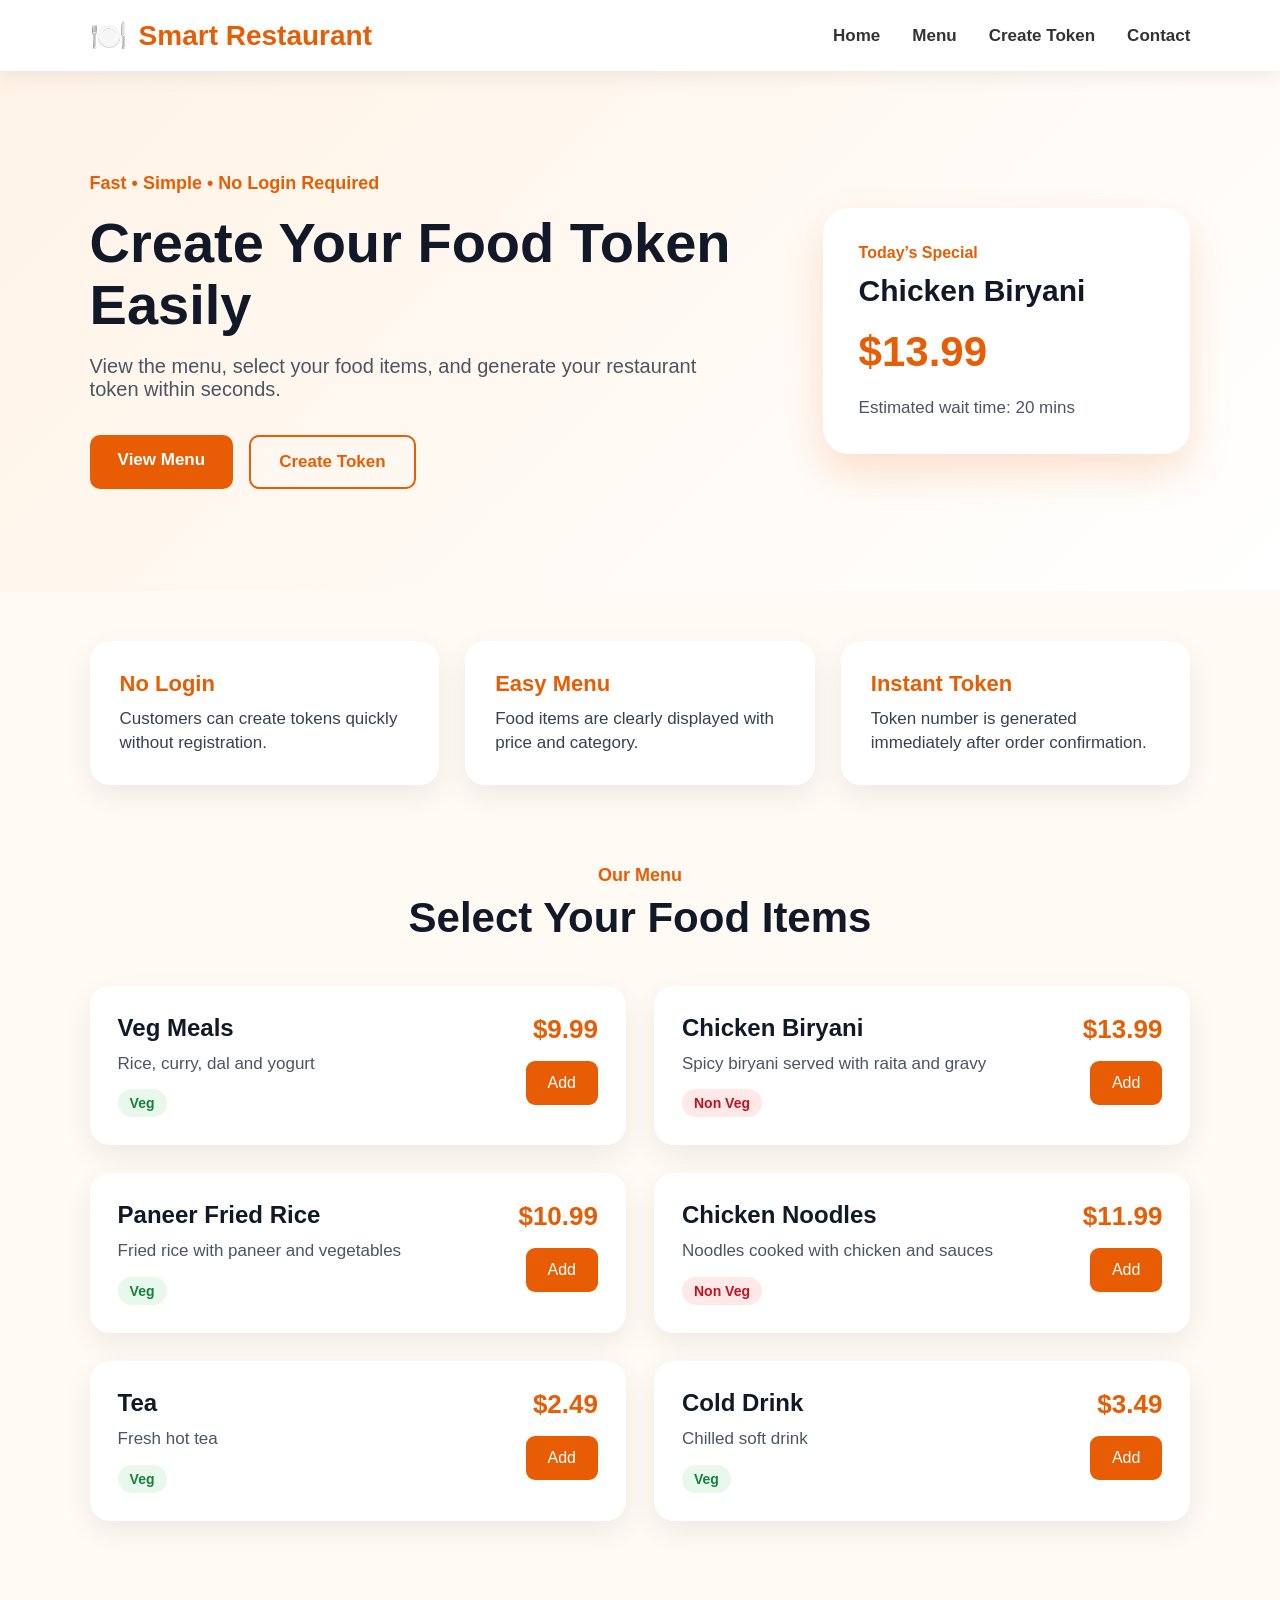
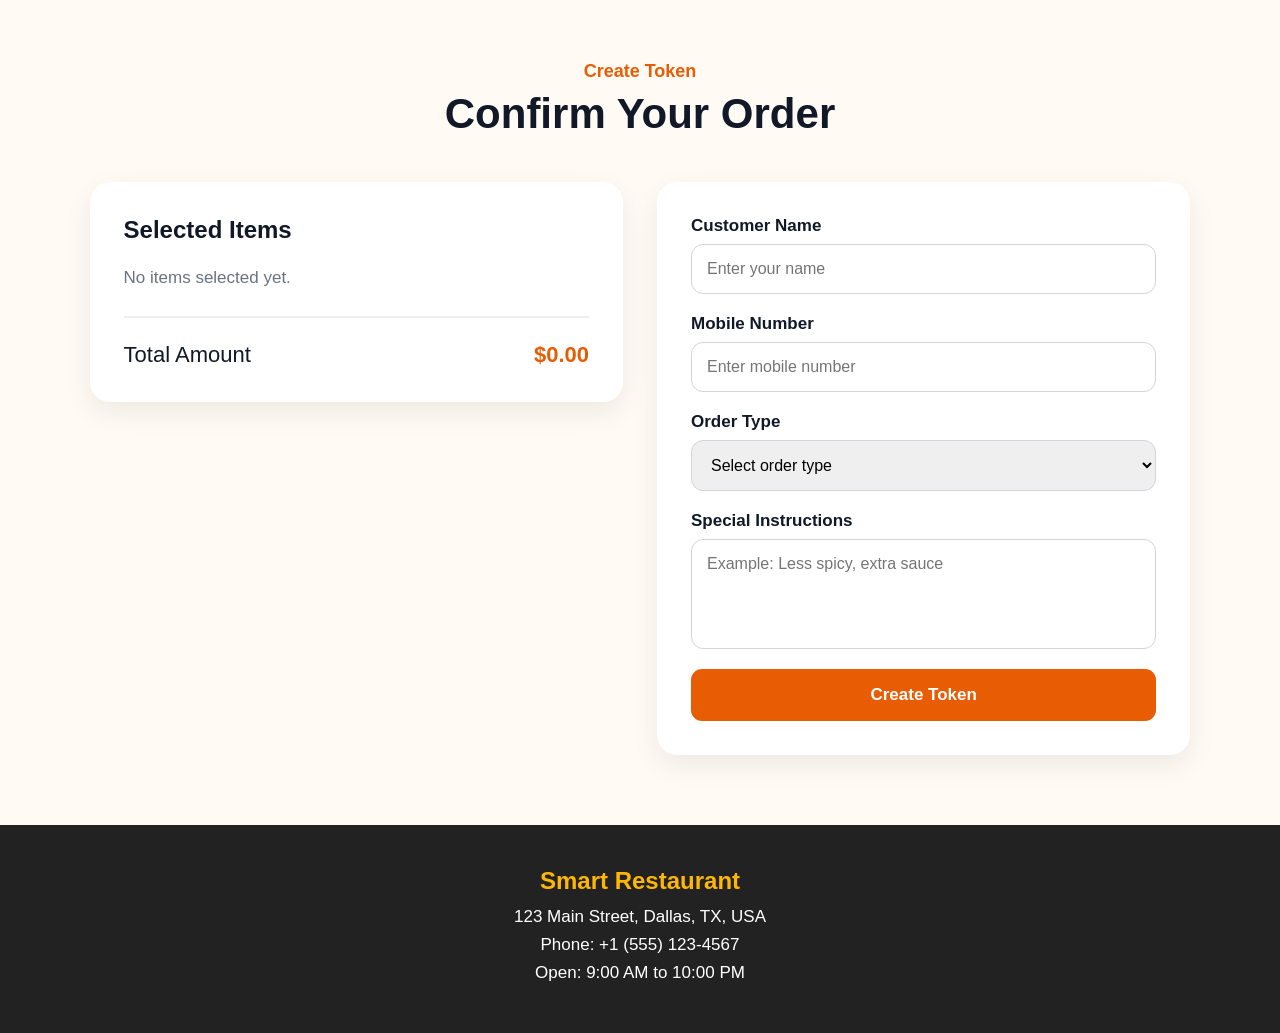
==== index.html @ 3160c147 "Initial restaurant token website" ====
<!DOCTYPE html>
<html lang="en">
<head>
  <meta charset="UTF-8" />
  <meta name="viewport" content="width=device-width, initial-scale=1.0" />

  <title>Smart Restaurant Token System</title>

  <link rel="stylesheet" href="style.css" />
</head>
<body>

  <header class="header">
    <div class="header-container">
      <div class="logo">
        <span class="logo-icon">🍽️</span>
        <h2>Smart Restaurant</h2>
      </div>

      <nav class="navbar" id="navbar">
        <a href="#home" onclick="closeMenu()">Home</a>
        <a href="#menu" onclick="closeMenu()">Menu</a>
        <a href="#token" onclick="closeMenu()">Create Token</a>
        <a href="#contact" onclick="closeMenu()">Contact</a>
      </nav>

      <button class="menu-btn" onclick="toggleMenu()">☰</button>
    </div>
  </header>

  <section class="hero" id="home">
    <div class="hero-container">
      <div class="hero-content">
        <p class="tagline">Fast • Simple • No Login Required</p>

        <h1>Create Your Food Token Easily</h1>

        <p class="hero-text">
          View the menu, select your food items, and generate your restaurant token within seconds.
        </p>

        <div class="hero-buttons">
          <a href="#menu" class="btn primary-btn">View Menu</a>
          <a href="#token" class="btn outline-btn">Create Token</a>
        </div>
      </div>

      <div class="hero-card">
        <p class="card-label">Today’s Special</p>
        <h3>Chicken Biryani</h3>
        <strong>$13.99</strong>
        <span>Estimated wait time: 20 mins</span>
      </div>
    </div>
  </section>

  <section class="features">
    <div class="feature-box">
      <h3>No Login</h3>
      <p>Customers can create tokens quickly without registration.</p>
    </div>

    <div class="feature-box">
      <h3>Easy Menu</h3>
      <p>Food items are clearly displayed with price and category.</p>
    </div>

    <div class="feature-box">
      <h3>Instant Token</h3>
      <p>Token number is generated immediately after order confirmation.</p>
    </div>
  </section>

  <section class="menu-section" id="menu">
    <div class="section-title">
      <p>Our Menu</p>
      <h2>Select Your Food Items</h2>
    </div>

    <div class="menu-grid" id="menuGrid"></div>
  </section>

  <section class="token-section" id="token">
    <div class="section-title">
      <p>Create Token</p>
      <h2>Confirm Your Order</h2>
    </div>

    <div class="token-container">

      <div class="cart-box">
        <h3>Selected Items</h3>

        <div id="cartItems" class="cart-items">
          <p class="empty-cart">No items selected yet.</p>
        </div>

        <div class="total-box">
          <span>Total Amount</span>
          <strong id="totalAmount">$0.00</strong>
        </div>
      </div>

      <form class="token-form" onsubmit="createToken(event)">
        <label for="customerName">Customer Name</label>
        <input
          type="text"
          id="customerName"
          placeholder="Enter your name"
          required
        />

        <label for="mobileNumber">Mobile Number</label>
        <input
          type="tel"
          id="mobileNumber"
          placeholder="Enter mobile number"
          required
        />

        <label for="orderType">Order Type</label>
        <select id="orderType" required>
          <option value="">Select order type</option>
          <option value="Dine In">Dine In</option>
          <option value="Takeaway">Takeaway</option>
        </select>

        <label for="instructions">Special Instructions</label>
        <textarea
          id="instructions"
          placeholder="Example: Less spicy, extra sauce"
        ></textarea>

        <button type="submit" class="submit-btn">Create Token</button>
      </form>

    </div>
  </section>

  <section class="success-box" id="successBox">
    <div class="receipt-card" id="receiptCard">
      <div class="receipt-header">
        <h2>✅ Token Created Successfully</h2>
        <p>Your order has been received.</p>
      </div>

      <div class="restaurant-name">
        <h3>Smart Restaurant</h3>
        <p>123 Main Street, Dallas, TX, USA</p>
      </div>

      <div class="token-highlight">
        <span>Token No</span>
        <strong id="tokenNumber"></strong>
      </div>

      <div class="receipt-details">
        <div class="receipt-row">
          <span>Name</span>
          <strong id="resultName"></strong>
        </div>

        <div class="receipt-row">
          <span>Mobile</span>
          <strong id="resultMobile"></strong>
        </div>

        <div class="receipt-row">
          <span>Order Type</span>
          <strong id="resultOrderType"></strong>
        </div>

        <div class="receipt-row">
          <span>Estimated Time</span>
          <strong>20 minutes</strong>
        </div>
      </div>

      <div class="receipt-items">
        <h4>Ordered Items</h4>
        <div id="resultItems"></div>
      </div>

      <div class="receipt-instructions">
        <h4>Special Instructions</h4>
        <p id="resultInstructions">None</p>
      </div>

      <div class="receipt-total">
        <span>Total Amount</span>
        <strong id="resultTotal"></strong>
      </div>

      <p class="receipt-note">
        Please show this token number at the restaurant counter.
      </p>
    </div>

    <div class="receipt-actions">
      <button onclick="printToken()" class="action-btn print-btn">Print Token</button>
      <button onclick="shareOnWhatsApp()" class="action-btn whatsapp-btn">Share on WhatsApp</button>
      <button onclick="newToken()" class="action-btn new-btn">Create New Token</button>
    </div>
  </section>

  <footer class="footer" id="contact">
    <h3>Smart Restaurant</h3>
    <p>123 Main Street, Dallas, TX, USA</p>
    <p>Phone: +1 (555) 123-4567</p>
    <p>Open: 9:00 AM to 10:00 PM</p>
  </footer>

  <script src="script.js?v=5"></script>
</body>
</html>
---- style.css ----
* {
  margin: 0;
  padding: 0;
  box-sizing: border-box;
  font-family: Arial, Helvetica, sans-serif;
}

html {
  scroll-behavior: smooth;
}

body {
  background: #fffaf4;
  color: #111827;
  overflow-x: hidden;
}

button,
a,
input,
select,
textarea {
  -webkit-tap-highlight-color: transparent;
}

button,
.btn,
.action-btn {
  min-height: 44px;
}

input,
select,
textarea {
  font-size: 16px;
}

.header {
  width: 100%;
  background: #ffffff;
  box-shadow: 0 4px 20px rgba(0, 0, 0, 0.08);
  position: sticky;
  top: 0;
  z-index: 1000;
}

.header-container {
  width: 86%;
  margin: auto;
  padding: 18px 0;
  display: flex;
  align-items: center;
  justify-content: space-between;
}

.logo {
  display: flex;
  align-items: center;
  gap: 12px;
}

.logo-icon {
  font-size: 30px;
}

.logo h2 {
  color: #e85d04;
  font-size: 28px;
}

.navbar {
  display: flex;
  align-items: center;
  gap: 32px;
}

.navbar a {
  text-decoration: none;
  color: #333333;
  font-size: 17px;
  font-weight: 700;
}

.navbar a:hover {
  color: #e85d04;
}

.menu-btn {
  display: none;
  background: #e85d04;
  color: #ffffff;
  border: none;
  font-size: 24px;
  padding: 8px 14px;
  border-radius: 8px;
  cursor: pointer;
}

.hero {
  background: linear-gradient(135deg, #fff3e6, #ffffff);
}

.hero-container {
  width: 86%;
  margin: auto;
  min-height: 520px;
  display: grid;
  grid-template-columns: 1.3fr 0.7fr;
  gap: 50px;
  align-items: center;
}

.tagline {
  color: #e85d04;
  font-weight: 800;
  margin-bottom: 18px;
  font-size: 18px;
}

.hero h1 {
  font-size: 56px;
  line-height: 1.1;
  margin-bottom: 20px;
  max-width: 780px;
}

.hero-text {
  font-size: 20px;
  color: #4b5563;
  max-width: 620px;
}

.hero-buttons {
  margin-top: 34px;
  display: flex;
  gap: 16px;
}

.btn {
  text-decoration: none;
  padding: 15px 28px;
  border-radius: 10px;
  font-size: 17px;
  font-weight: 800;
  display: inline-block;
}

.primary-btn {
  background: #e85d04;
  color: #ffffff;
}

.outline-btn {
  color: #e85d04;
  border: 2px solid #e85d04;
  background: transparent;
}

.hero-card {
  background: #ffffff;
  padding: 36px;
  border-radius: 26px;
  box-shadow: 0 18px 40px rgba(232, 93, 4, 0.18);
}

.card-label {
  color: #e85d04;
  font-weight: 800;
  margin-bottom: 12px;
}

.hero-card h3 {
  font-size: 30px;
  margin-bottom: 20px;
}

.hero-card strong {
  display: block;
  font-size: 42px;
  color: #e85d04;
  margin-bottom: 22px;
}

.hero-card span {
  color: #4b5563;
  font-size: 17px;
}

.features {
  width: 86%;
  margin: 50px auto 10px;
  display: grid;
  grid-template-columns: repeat(3, 1fr);
  gap: 26px;
}

.feature-box {
  background: #ffffff;
  padding: 30px;
  border-radius: 20px;
  box-shadow: 0 10px 28px rgba(0, 0, 0, 0.07);
}

.feature-box h3 {
  color: #e85d04;
  font-size: 22px;
  margin-bottom: 10px;
}

.feature-box p {
  color: #374151;
  font-size: 17px;
  line-height: 1.4;
}

.menu-section,
.token-section {
  width: 86%;
  margin: auto;
  padding: 70px 0;
}

.section-title {
  text-align: center;
  margin-bottom: 44px;
}

.section-title p {
  color: #e85d04;
  font-weight: 800;
  font-size: 18px;
}

.section-title h2 {
  font-size: 42px;
  margin-top: 8px;
}

.menu-grid {
  display: grid;
  grid-template-columns: repeat(2, 1fr);
  gap: 28px;
}

.menu-card {
  background: #ffffff;
  padding: 28px;
  border-radius: 20px;
  display: flex;
  justify-content: space-between;
  gap: 24px;
  box-shadow: 0 10px 28px rgba(0, 0, 0, 0.07);
}

.menu-card h3 {
  font-size: 24px;
  margin-bottom: 10px;
}

.menu-card p {
  color: #4b5563;
  font-size: 17px;
  margin-bottom: 14px;
  line-height: 1.4;
}

.veg,
.nonveg {
  display: inline-block;
  font-size: 14px;
  padding: 6px 12px;
  border-radius: 50px;
  font-weight: 800;
}

.veg {
  background: #e8f8ec;
  color: #16823a;
}

.nonveg {
  background: #ffe8e8;
  color: #c1121f;
}

.price-box {
  text-align: right;
  min-width: 100px;
}

.price-box strong {
  display: block;
  font-size: 26px;
  color: #e85d04;
  margin-bottom: 16px;
}

.price-box button {
  background: #e85d04;
  color: #ffffff;
  border: none;
  padding: 11px 22px;
  border-radius: 9px;
  font-size: 16px;
  cursor: pointer;
}

.price-box button:hover,
.submit-btn:hover {
  background: #d94f00;
}

.token-container {
  display: grid;
  grid-template-columns: 1fr 1fr;
  gap: 34px;
  align-items: start;
}

.cart-box,
.token-form {
  background: #ffffff;
  padding: 34px;
  border-radius: 20px;
  box-shadow: 0 10px 28px rgba(0, 0, 0, 0.07);
}

.cart-box h3 {
  font-size: 24px;
  margin-bottom: 24px;
}

.empty-cart {
  color: #6b7280;
  font-size: 17px;
}

.cart-item {
  display: grid;
  grid-template-columns: 1fr auto;
  gap: 16px;
  align-items: center;
  padding: 16px 0;
  border-bottom: 1px solid #eeeeee;
}

.cart-item span {
  font-size: 17px;
}

.cart-item strong {
  font-size: 18px;
}

.quantity-controls {
  display: flex;
  align-items: center;
  gap: 10px;
  margin-top: 10px;
}

.quantity-controls button {
  width: 30px;
  height: 30px;
  border: none;
  background: #fff3e6;
  color: #e85d04;
  border-radius: 8px;
  font-size: 18px;
  font-weight: 800;
  cursor: pointer;
}

.total-box {
  margin-top: 28px;
  padding-top: 24px;
  border-top: 2px solid #eeeeee;
  display: flex;
  justify-content: space-between;
  font-size: 22px;
}

.total-box strong {
  color: #e85d04;
}

.token-form {
  display: flex;
  flex-direction: column;
}

.token-form label {
  margin-bottom: 8px;
  font-size: 17px;
  font-weight: 800;
}

.token-form input,
.token-form select,
.token-form textarea {
  margin-bottom: 20px;
  padding: 15px;
  border: 1px solid #d1d5db;
  border-radius: 12px;
  font-size: 16px;
  outline: none;
}

.token-form input:focus,
.token-form select:focus,
.token-form textarea:focus {
  border-color: #e85d04;
}

.token-form textarea {
  height: 110px;
  resize: none;
}

.submit-btn {
  background: #e85d04;
  color: #ffffff;
  border: none;
  padding: 16px;
  border-radius: 11px;
  font-size: 17px;
  font-weight: 800;
  cursor: pointer;
}

.success-box {
  display: none;
  width: 90%;
  max-width: 620px;
  margin: 30px auto 80px;
}

.receipt-card {
  background: #ffffff;
  padding: 34px;
  border-radius: 24px;
  box-shadow: 0 14px 38px rgba(0, 0, 0, 0.1);
}

.receipt-header {
  text-align: center;
  margin-bottom: 22px;
}

.receipt-header h2 {
  color: #16823a;
  font-size: 26px;
  margin-bottom: 8px;
}

.receipt-header p {
  color: #4b5563;
}

.restaurant-name {
  text-align: center;
  padding: 18px;
  background: #fff7ef;
  border-radius: 16px;
  margin-bottom: 22px;
}

.restaurant-name h3 {
  color: #e85d04;
  font-size: 24px;
  margin-bottom: 6px;
}

.restaurant-name p {
  color: #4b5563;
  font-size: 15px;
}

.token-highlight {
  text-align: center;
  background: #e85d04;
  color: #ffffff;
  padding: 22px;
  border-radius: 18px;
  margin-bottom: 24px;
}

.token-highlight span {
  display: block;
  font-size: 15px;
  margin-bottom: 6px;
}

.token-highlight strong {
  font-size: 42px;
  letter-spacing: 1px;
}

.receipt-details {
  border-top: 1px dashed #dddddd;
  border-bottom: 1px dashed #dddddd;
  padding: 18px 0;
  margin-bottom: 22px;
}

.receipt-row {
  display: flex;
  justify-content: space-between;
  gap: 20px;
  margin-bottom: 12px;
}

.receipt-row:last-child {
  margin-bottom: 0;
}

.receipt-row span {
  color: #6b7280;
}

.receipt-row strong {
  text-align: right;
  color: #111827;
}

.receipt-items {
  margin-bottom: 22px;
}

.receipt-items h4,
.receipt-instructions h4 {
  color: #111827;
  margin-bottom: 12px;
  font-size: 18px;
}

.receipt-item-row {
  display: flex;
  justify-content: space-between;
  gap: 20px;
  padding: 10px 0;
  border-bottom: 1px solid #eeeeee;
}

.receipt-item-row span {
  color: #374151;
}

.receipt-item-row strong {
  color: #111827;
}

.receipt-instructions {
  background: #fffaf4;
  padding: 16px;
  border-radius: 14px;
  margin-bottom: 22px;
}

.receipt-instructions p {
  color: #374151;
  line-height: 1.4;
}

.receipt-total {
  background: #111827;
  color: #ffffff;
  display: flex;
  justify-content: space-between;
  padding: 18px;
  border-radius: 16px;
  font-size: 20px;
  margin-bottom: 18px;
}

.receipt-note {
  text-align: center;
  color: #6b7280;
  font-size: 15px;
}

.receipt-actions {
  display: grid;
  grid-template-columns: 1fr 1fr 1fr;
  gap: 14px;
  margin-top: 22px;
}

.action-btn {
  border: none;
  padding: 14px;
  border-radius: 12px;
  font-size: 15px;
  font-weight: 800;
  cursor: pointer;
}

.print-btn {
  background: #111827;
  color: #ffffff;
}

.whatsapp-btn {
  background: #16a34a;
  color: #ffffff;
}

.new-btn {
  background: #e85d04;
  color: #ffffff;
}

.menu-card,
.cart-box,
.token-form,
.receipt-card,
.feature-box,
.hero-card {
  max-width: 100%;
}

.footer {
  background: #222222;
  color: #ffffff;
  text-align: center;
  padding: 42px 7%;
}

.footer h3 {
  color: #ffb703;
  font-size: 24px;
  margin-bottom: 12px;
}

.footer p {
  margin-bottom: 8px;
  font-size: 17px;
}

@media (max-width: 900px) {
  .header-container,
  .hero-container,
  .features,
  .menu-section,
  .token-section {
    width: 90%;
  }

  .hero-container {
    grid-template-columns: 1fr;
    padding: 60px 0;
  }

  .hero h1 {
    font-size: 42px;
  }

  .features {
    grid-template-columns: 1fr;
  }

  .menu-grid {
    grid-template-columns: 1fr;
  }

  .token-container {
    grid-template-columns: 1fr;
  }

  .navbar {
    display: none;
    position: absolute;
    top: 74px;
    right: 5%;
    width: 230px;
    background: #ffffff;
    flex-direction: column;
    align-items: flex-start;
    gap: 18px;
    padding: 22px;
    border-radius: 16px;
    box-shadow: 0 12px 30px rgba(0, 0, 0, 0.16);
  }

  .navbar.active {
    display: flex;
  }

  .menu-btn {
    display: block;
  }

  .receipt-actions {
    grid-template-columns: 1fr;
  }
}

@media (max-width: 768px) {
  .header-container {
    padding: 14px 0;
  }

  .navbar {
    width: 90%;
    right: 5%;
  }

  .hero-container {
    min-height: auto;
  }

  .hero-card {
    padding: 26px;
  }

  .menu-section,
  .token-section {
    padding: 50px 0;
  }

  .menu-card {
    padding: 22px;
  }

  .receipt-card {
    margin-top: 10px;
  }

  .receipt-actions {
    position: sticky;
    bottom: 0;
    background: #fffaf4;
    padding: 12px 0;
    z-index: 50;
  }

  .action-btn {
    width: 100%;
  }
}

@media (max-width: 560px) {
  .logo h2 {
    font-size: 22px;
  }

  .hero h1 {
    font-size: 34px;
  }

  .hero-text {
    font-size: 17px;
  }

  .hero-buttons {
    flex-direction: column;
  }

  .btn {
    text-align: center;
  }

  .section-title h2 {
    font-size: 32px;
  }

  .menu-card {
    flex-direction: column;
  }

  .price-box {
    text-align: left;
  }

  .cart-box,
  .token-form {
    padding: 24px;
  }

  .receipt-card {
    padding: 24px;
  }

  .token-highlight strong {
    font-size: 34px;
  }

  .receipt-row,
  .receipt-item-row,
  .receipt-total {
    flex-direction: column;
    gap: 6px;
  }

  .receipt-row strong {
    text-align: left;
  }
}

@media (max-width: 420px) {
  .logo h2 {
    font-size: 20px;
  }

  .logo-icon {
    font-size: 24px;
  }

  .hero h1 {
    font-size: 30px;
  }

  .hero-card h3 {
    font-size: 24px;
  }

  .hero-card strong {
    font-size: 34px;
  }

  .section-title h2 {
    font-size: 28px;
  }

  .menu-card h3 {
    font-size: 21px;
  }

  .receipt-header h2 {
    font-size: 22px;
  }

  .restaurant-name h3 {
    font-size: 21px;
  }

  .token-highlight {
    padding: 18px;
  }

  .token-highlight strong {
    font-size: 30px;
  }

  .receipt-total {
    font-size: 18px;
  }
}

@media print {
  body * {
    visibility: hidden;
  }

  #receiptCard,
  #receiptCard * {
    visibility: visible;
  }

  #receiptCard {
    position: absolute;
    left: 0;
    top: 0;
    width: 100%;
    box-shadow: none;
    border-radius: 0;
  }

  .receipt-actions,
  .header,
  .footer {
    display: none !important;
  }
}
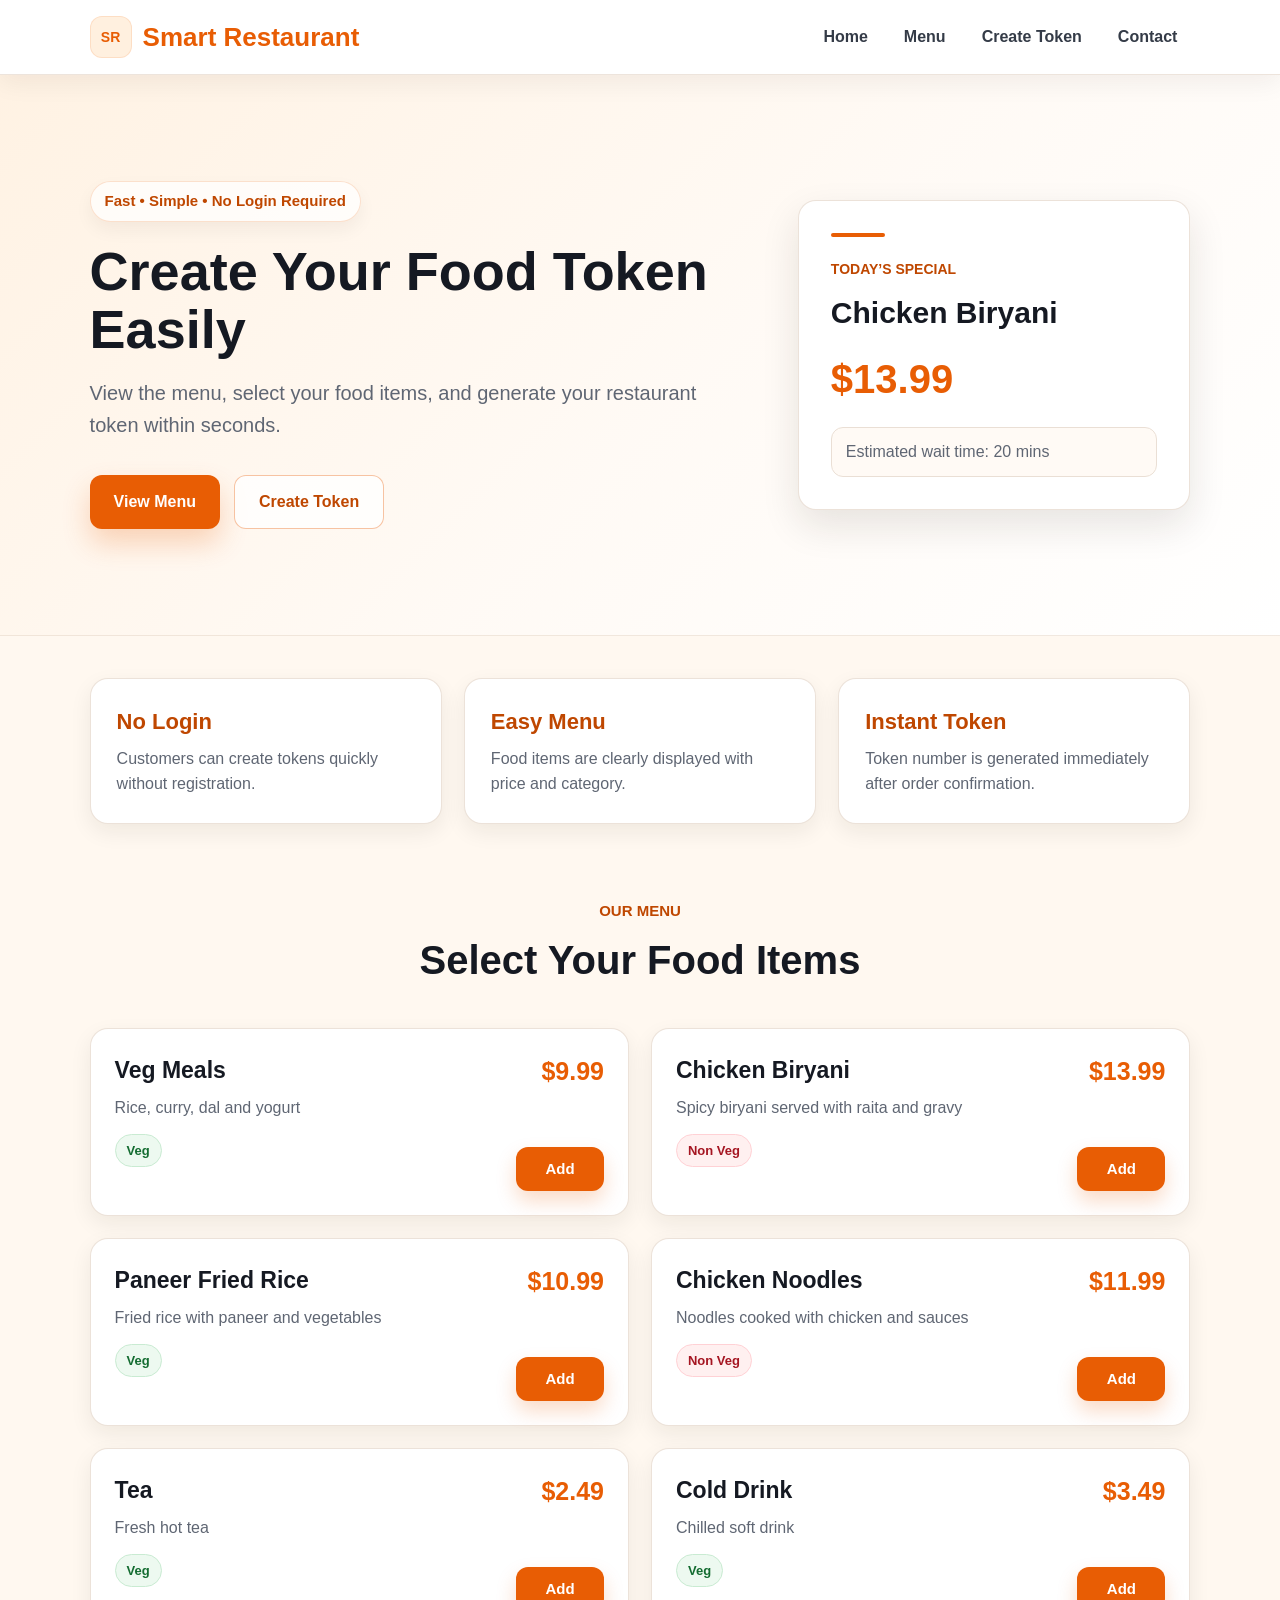
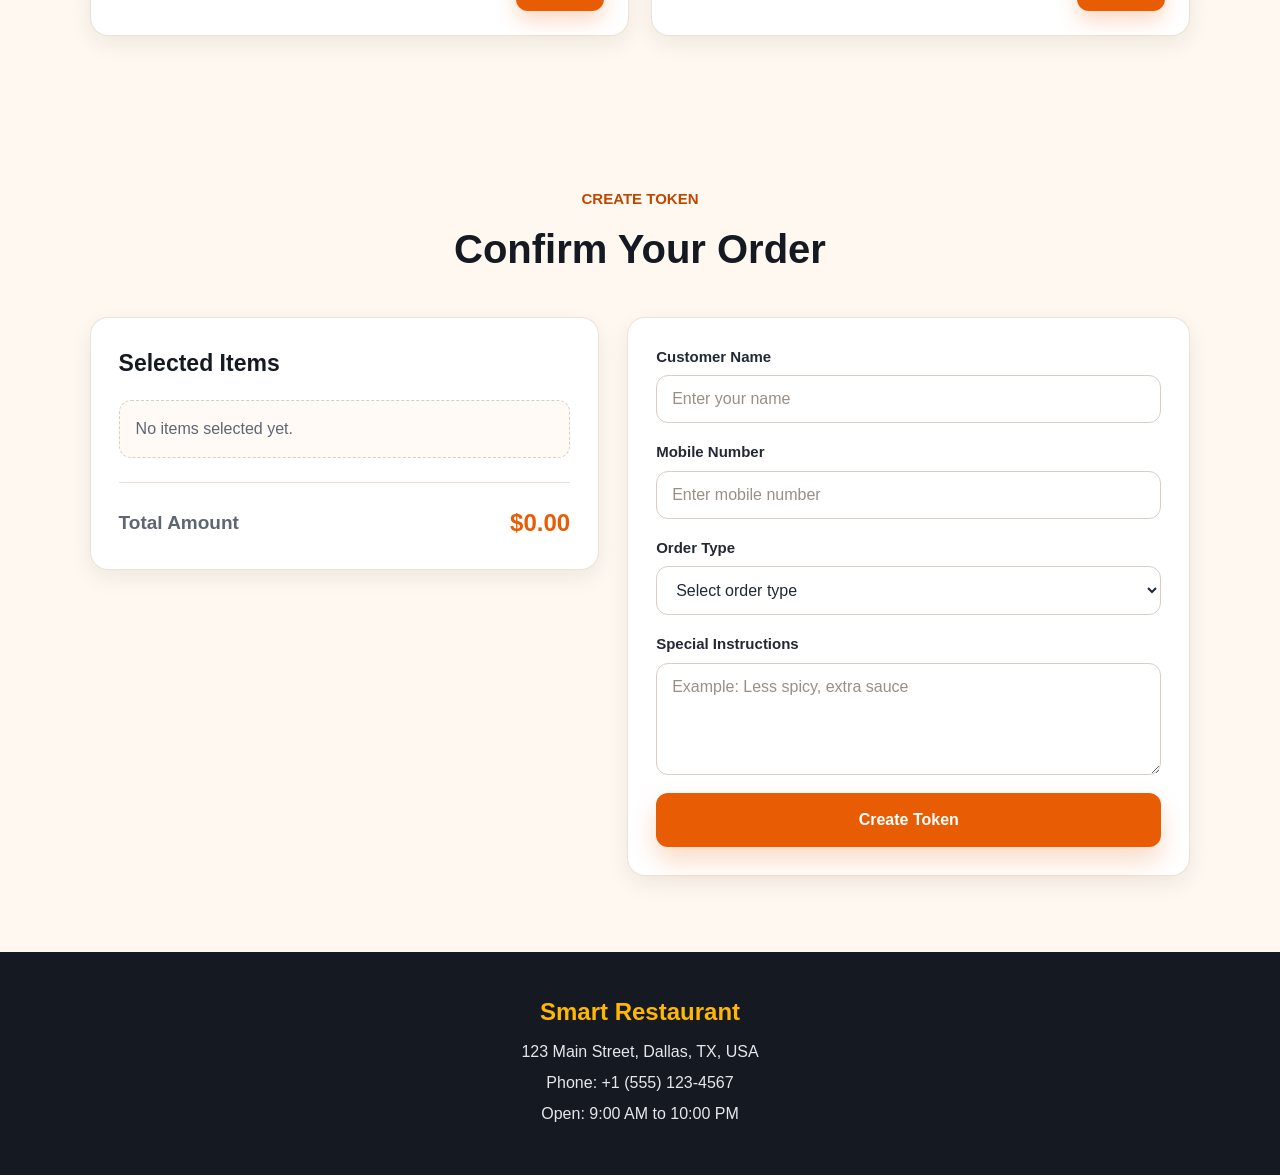
==== commit fb62bcee: "Improve restaurant website UI and UX polish" ====
--- a/index.html
+++ b/index.html
@@ -6,7 +6,7 @@
 
   <title>Smart Restaurant Token System</title>
 
-  <link rel="stylesheet" href="style.css" />
+  <link rel="stylesheet" href="style.css?v=9" />
 </head>
 <body>
 
@@ -210,6 +210,6 @@
     <p>Open: 9:00 AM to 10:00 PM</p>
   </footer>
 
-  <script src="script.js?v=5"></script>
+  <script src="script.js?v=7"></script>
 </body>
 </html>
--- a/style.css
+++ b/style.css
@@ -1,3 +1,24 @@
+:root {
+  --bg: #fff8f0;
+  --surface: #ffffff;
+  --surface-warm: #fff1e3;
+  --surface-soft: #fffaf5;
+  --primary: #e85d04;
+  --primary-dark: #bf4700;
+  --primary-soft: #fff0df;
+  --ink: #1f2937;
+  --muted: #5f6673;
+  --line: #eadfd5;
+  --success: #16823a;
+  --danger: #b4232c;
+  --shadow-sm: 0 8px 22px rgba(34, 24, 16, 0.07);
+  --shadow-md: 0 16px 38px rgba(34, 24, 16, 0.11);
+  --radius-sm: 10px;
+  --radius-md: 14px;
+  --radius-lg: 18px;
+  --container: 86%;
+}
+
 * {
   margin: 0;
   padding: 0;
@@ -10,9 +31,10 @@
 }
 
 body {
-  background: #fffaf4;
-  color: #111827;
+  background: var(--bg);
+  color: var(--ink);
   overflow-x: hidden;
+  line-height: 1.5;
 }
 
 button,
@@ -29,6 +51,25 @@
   min-height: 44px;
 }
 
+button {
+  cursor: pointer;
+  font: inherit;
+}
+
+button:disabled {
+  cursor: not-allowed;
+  opacity: 0.72;
+}
+
+a:focus-visible,
+button:focus-visible,
+input:focus-visible,
+select:focus-visible,
+textarea:focus-visible {
+  outline: 3px solid rgba(232, 93, 4, 0.32);
+  outline-offset: 3px;
+}
+
 input,
 select,
 textarea {
@@ -37,351 +78,510 @@
 
 .header {
   width: 100%;
-  background: #ffffff;
-  box-shadow: 0 4px 20px rgba(0, 0, 0, 0.08);
+  background: rgba(255, 255, 255, 0.96);
+  border-bottom: 1px solid rgba(234, 223, 213, 0.82);
+  box-shadow: 0 8px 24px rgba(34, 24, 16, 0.06);
   position: sticky;
   top: 0;
   z-index: 1000;
 }
 
 .header-container {
-  width: 86%;
+  width: var(--container);
   margin: auto;
-  padding: 18px 0;
+  padding: 15px 0;
   display: flex;
   align-items: center;
   justify-content: space-between;
+  gap: 22px;
 }
 
 .logo {
   display: flex;
   align-items: center;
-  gap: 12px;
+  gap: 11px;
+  min-width: 0;
 }
 
 .logo-icon {
-  font-size: 30px;
+  width: 42px;
+  height: 42px;
+  display: inline-flex;
+  align-items: center;
+  justify-content: center;
+  background: var(--primary-soft);
+  border-radius: 12px;
+  font-size: 0;
+  box-shadow: inset 0 0 0 1px rgba(232, 93, 4, 0.12);
+}
+
+.logo-icon::before {
+  content: "SR";
+  color: var(--primary);
+  font-size: 14px;
+  font-weight: 900;
 }
 
 .logo h2 {
-  color: #e85d04;
-  font-size: 28px;
+  color: var(--primary);
+  font-size: 26px;
+  line-height: 1.1;
+  white-space: nowrap;
 }
 
 .navbar {
   display: flex;
   align-items: center;
-  gap: 32px;
+  gap: 10px;
 }
 
 .navbar a {
   text-decoration: none;
-  color: #333333;
-  font-size: 17px;
-  font-weight: 700;
+  color: #343b47;
+  font-size: 16px;
+  font-weight: 800;
+  padding: 10px 13px;
+  border-radius: 999px;
+  transition: color 0.18s ease, background 0.18s ease;
 }
 
 .navbar a:hover {
-  color: #e85d04;
+  color: var(--primary-dark);
+  background: var(--primary-soft);
 }
 
 .menu-btn {
   display: none;
-  background: #e85d04;
+  width: 46px;
+  height: 46px;
+  background: var(--primary);
   color: #ffffff;
   border: none;
-  font-size: 24px;
+  font-size: 23px;
+  border-radius: 12px;
+  box-shadow: 0 10px 22px rgba(232, 93, 4, 0.24);
+}
+
+.menu-btn:hover {
+  background: var(--primary-dark);
+}
+
+.hero {
+  background: linear-gradient(135deg, #fff2e3 0%, #fffaf5 54%, #ffffff 100%);
+  border-bottom: 1px solid rgba(234, 223, 213, 0.65);
+}
+
+.hero-container {
+  width: var(--container);
+  margin: auto;
+  min-height: 560px;
+  display: grid;
+  grid-template-columns: minmax(0, 1.25fr) minmax(300px, 0.75fr);
+  gap: 54px;
+  align-items: center;
+  padding: 58px 0;
+}
+
+.hero-content {
+  max-width: 760px;
+}
+
+.tagline {
+  display: inline-flex;
+  align-items: center;
+  color: var(--primary-dark);
+  background: rgba(255, 255, 255, 0.72);
+  border: 1px solid rgba(232, 93, 4, 0.18);
+  border-radius: 999px;
   padding: 8px 14px;
-  border-radius: 8px;
-  cursor: pointer;
-}
-
-.hero {
-  background: linear-gradient(135deg, #fff3e6, #ffffff);
-}
-
-.hero-container {
-  width: 86%;
-  margin: auto;
-  min-height: 520px;
-  display: grid;
-  grid-template-columns: 1.3fr 0.7fr;
-  gap: 50px;
-  align-items: center;
-}
-
-.tagline {
-  color: #e85d04;
   font-weight: 800;
+  margin-bottom: 20px;
+  font-size: 15px;
+  box-shadow: 0 8px 18px rgba(34, 24, 16, 0.05);
+}
+
+.hero h1 {
+  font-size: 54px;
+  line-height: 1.08;
   margin-bottom: 18px;
-  font-size: 18px;
-}
-
-.hero h1 {
-  font-size: 56px;
-  line-height: 1.1;
-  margin-bottom: 20px;
-  max-width: 780px;
+  max-width: 760px;
+  color: #151922;
 }
 
 .hero-text {
   font-size: 20px;
-  color: #4b5563;
+  color: var(--muted);
   max-width: 620px;
+  line-height: 1.6;
 }
 
 .hero-buttons {
   margin-top: 34px;
   display: flex;
-  gap: 16px;
+  gap: 14px;
+  flex-wrap: wrap;
 }
 
 .btn {
   text-decoration: none;
-  padding: 15px 28px;
-  border-radius: 10px;
-  font-size: 17px;
-  font-weight: 800;
-  display: inline-block;
+  padding: 14px 24px;
+  border-radius: 12px;
+  font-size: 16px;
+  font-weight: 900;
+  display: inline-flex;
+  align-items: center;
+  justify-content: center;
+  transition: transform 0.18s ease, box-shadow 0.18s ease, background 0.18s ease, color 0.18s ease;
+}
+
+.btn:hover {
+  transform: translateY(-1px);
 }
 
 .primary-btn {
-  background: #e85d04;
+  background: var(--primary);
   color: #ffffff;
+  box-shadow: 0 14px 28px rgba(232, 93, 4, 0.24);
+}
+
+.primary-btn:hover {
+  background: var(--primary-dark);
+  box-shadow: 0 16px 30px rgba(191, 71, 0, 0.25);
 }
 
 .outline-btn {
-  color: #e85d04;
-  border: 2px solid #e85d04;
-  background: transparent;
+  color: var(--primary-dark);
+  border: 1px solid rgba(232, 93, 4, 0.36);
+  background: rgba(255, 255, 255, 0.78);
+}
+
+.outline-btn:hover {
+  background: var(--primary-soft);
 }
 
 .hero-card {
-  background: #ffffff;
-  padding: 36px;
-  border-radius: 26px;
-  box-shadow: 0 18px 40px rgba(232, 93, 4, 0.18);
+  background: var(--surface);
+  padding: 32px;
+  border-radius: var(--radius-lg);
+  box-shadow: var(--shadow-md);
+  border: 1px solid rgba(234, 223, 213, 0.9);
+  position: relative;
+  overflow: hidden;
+}
+
+.hero-card::before {
+  content: "";
+  display: block;
+  width: 54px;
+  height: 4px;
+  background: var(--primary);
+  border-radius: 999px;
+  margin-bottom: 22px;
 }
 
 .card-label {
-  color: #e85d04;
-  font-weight: 800;
-  margin-bottom: 12px;
+  color: var(--primary-dark);
+  font-weight: 900;
+  margin-bottom: 10px;
+  font-size: 14px;
+  text-transform: uppercase;
 }
 
 .hero-card h3 {
   font-size: 30px;
-  margin-bottom: 20px;
+  margin-bottom: 14px;
+  color: #151922;
 }
 
 .hero-card strong {
   display: block;
-  font-size: 42px;
-  color: #e85d04;
-  margin-bottom: 22px;
+  font-size: 40px;
+  color: var(--primary);
+  margin-bottom: 18px;
 }
 
 .hero-card span {
-  color: #4b5563;
-  font-size: 17px;
+  display: block;
+  color: var(--muted);
+  font-size: 16px;
+  background: var(--surface-soft);
+  border: 1px solid var(--line);
+  border-radius: 12px;
+  padding: 12px 14px;
 }
 
 .features {
-  width: 86%;
-  margin: 50px auto 10px;
+  width: var(--container);
+  margin: 42px auto 0;
   display: grid;
-  grid-template-columns: repeat(3, 1fr);
-  gap: 26px;
+  grid-template-columns: repeat(3, minmax(0, 1fr));
+  gap: 22px;
 }
 
 .feature-box {
-  background: #ffffff;
-  padding: 30px;
-  border-radius: 20px;
-  box-shadow: 0 10px 28px rgba(0, 0, 0, 0.07);
+  background: var(--surface);
+  padding: 26px;
+  border-radius: var(--radius-lg);
+  border: 1px solid rgba(234, 223, 213, 0.9);
+  box-shadow: var(--shadow-sm);
+  transition: transform 0.18s ease, box-shadow 0.18s ease;
+}
+
+.feature-box:hover {
+  transform: translateY(-2px);
+  box-shadow: var(--shadow-md);
 }
 
 .feature-box h3 {
-  color: #e85d04;
+  color: var(--primary-dark);
   font-size: 22px;
-  margin-bottom: 10px;
+  margin-bottom: 9px;
 }
 
 .feature-box p {
-  color: #374151;
-  font-size: 17px;
-  line-height: 1.4;
+  color: var(--muted);
+  font-size: 16px;
+  line-height: 1.55;
 }
 
 .menu-section,
 .token-section {
-  width: 86%;
+  width: var(--container);
   margin: auto;
-  padding: 70px 0;
+  padding: 76px 0;
 }
 
 .section-title {
   text-align: center;
-  margin-bottom: 44px;
+  margin-bottom: 38px;
 }
 
 .section-title p {
-  color: #e85d04;
-  font-weight: 800;
-  font-size: 18px;
+  color: var(--primary-dark);
+  font-weight: 900;
+  font-size: 15px;
+  text-transform: uppercase;
 }
 
 .section-title h2 {
-  font-size: 42px;
+  font-size: 40px;
   margin-top: 8px;
+  color: #151922;
 }
 
 .menu-grid {
   display: grid;
-  grid-template-columns: repeat(2, 1fr);
-  gap: 28px;
+  grid-template-columns: repeat(2, minmax(0, 1fr));
+  gap: 22px;
 }
 
 .menu-card {
-  background: #ffffff;
-  padding: 28px;
-  border-radius: 20px;
+  background: var(--surface);
+  padding: 24px;
+  border-radius: var(--radius-lg);
   display: flex;
   justify-content: space-between;
-  gap: 24px;
-  box-shadow: 0 10px 28px rgba(0, 0, 0, 0.07);
+  gap: 22px;
+  min-height: 188px;
+  border: 1px solid rgba(234, 223, 213, 0.9);
+  box-shadow: var(--shadow-sm);
+  transition: transform 0.18s ease, box-shadow 0.18s ease, border-color 0.18s ease;
+}
+
+.menu-card:hover {
+  transform: translateY(-2px);
+  border-color: rgba(232, 93, 4, 0.22);
+  box-shadow: var(--shadow-md);
 }
 
 .menu-card h3 {
-  font-size: 24px;
-  margin-bottom: 10px;
+  font-size: 23px;
+  margin-bottom: 8px;
+  color: #151922;
 }
 
 .menu-card p {
-  color: #4b5563;
-  font-size: 17px;
+  color: var(--muted);
+  font-size: 16px;
   margin-bottom: 14px;
-  line-height: 1.4;
+  line-height: 1.5;
 }
 
 .veg,
 .nonveg {
-  display: inline-block;
-  font-size: 14px;
-  padding: 6px 12px;
-  border-radius: 50px;
-  font-weight: 800;
+  display: inline-flex;
+  align-items: center;
+  font-size: 13px;
+  padding: 6px 11px;
+  border-radius: 999px;
+  font-weight: 900;
+  border: 1px solid transparent;
 }
 
 .veg {
-  background: #e8f8ec;
-  color: #16823a;
+  background: #edf9f0;
+  color: #146c31;
+  border-color: #c9ebd2;
 }
 
 .nonveg {
-  background: #ffe8e8;
-  color: #c1121f;
+  background: #fff0f0;
+  color: #a51622;
+  border-color: #ffd1d5;
 }
 
 .price-box {
+  min-width: 112px;
   text-align: right;
-  min-width: 100px;
+  display: flex;
+  flex-direction: column;
+  align-items: flex-end;
+  justify-content: space-between;
+  gap: 18px;
 }
 
 .price-box strong {
   display: block;
-  font-size: 26px;
-  color: #e85d04;
-  margin-bottom: 16px;
+  font-size: 25px;
+  color: var(--primary);
 }
 
 .price-box button {
-  background: #e85d04;
+  background: var(--primary);
   color: #ffffff;
   border: none;
   padding: 11px 22px;
-  border-radius: 9px;
-  font-size: 16px;
-  cursor: pointer;
+  border-radius: 12px;
+  font-size: 15px;
+  font-weight: 900;
+  min-width: 88px;
+  box-shadow: 0 10px 20px rgba(232, 93, 4, 0.22);
+  transition: transform 0.16s ease, background 0.16s ease, box-shadow 0.16s ease;
+}
+
+.price-box button:hover,
+.submit-btn:hover,
+.action-btn:hover {
+  transform: translateY(-1px);
 }
 
 .price-box button:hover,
 .submit-btn:hover {
-  background: #d94f00;
+  background: var(--primary-dark);
+  box-shadow: 0 12px 22px rgba(191, 71, 0, 0.24);
+}
+
+.price-box button.added {
+  background: var(--success);
+  box-shadow: 0 10px 20px rgba(22, 130, 58, 0.2);
 }
 
 .token-container {
   display: grid;
-  grid-template-columns: 1fr 1fr;
-  gap: 34px;
+  grid-template-columns: minmax(0, 0.95fr) minmax(0, 1.05fr);
+  gap: 28px;
   align-items: start;
 }
 
 .cart-box,
 .token-form {
-  background: #ffffff;
-  padding: 34px;
-  border-radius: 20px;
-  box-shadow: 0 10px 28px rgba(0, 0, 0, 0.07);
+  background: var(--surface);
+  padding: 28px;
+  border-radius: var(--radius-lg);
+  border: 1px solid rgba(234, 223, 213, 0.9);
+  box-shadow: var(--shadow-sm);
 }
 
 .cart-box h3 {
-  font-size: 24px;
-  margin-bottom: 24px;
+  font-size: 23px;
+  margin-bottom: 20px;
+  color: #151922;
 }
 
 .empty-cart {
-  color: #6b7280;
-  font-size: 17px;
+  color: var(--muted);
+  font-size: 16px;
+  background: var(--surface-soft);
+  border: 1px dashed #dccdc0;
+  border-radius: 12px;
+  padding: 16px;
 }
 
 .cart-item {
   display: grid;
-  grid-template-columns: 1fr auto;
+  grid-template-columns: minmax(0, 1fr) auto;
   gap: 16px;
   align-items: center;
-  padding: 16px 0;
-  border-bottom: 1px solid #eeeeee;
+  padding: 15px 0;
+  border-bottom: 1px solid #f0e7df;
+}
+
+.cart-item:first-child {
+  padding-top: 0;
 }
 
 .cart-item span {
+  font-size: 16px;
+  color: var(--ink);
+}
+
+.cart-item strong {
   font-size: 17px;
-}
-
-.cart-item strong {
-  font-size: 18px;
+  color: #151922;
 }
 
 .quantity-controls {
   display: flex;
   align-items: center;
-  gap: 10px;
+  gap: 9px;
   margin-top: 10px;
 }
 
 .quantity-controls button {
-  width: 30px;
-  height: 30px;
-  border: none;
-  background: #fff3e6;
-  color: #e85d04;
-  border-radius: 8px;
-  font-size: 18px;
-  font-weight: 800;
-  cursor: pointer;
+  width: 38px;
+  height: 38px;
+  border: 1px solid rgba(232, 93, 4, 0.22);
+  background: var(--primary-soft);
+  color: var(--primary-dark);
+  border-radius: 10px;
+  font-size: 19px;
+  font-weight: 900;
+  display: inline-flex;
+  align-items: center;
+  justify-content: center;
+  transition: background 0.16s ease, transform 0.16s ease;
+}
+
+.quantity-controls button:hover {
+  background: #ffe2c4;
+  transform: translateY(-1px);
+}
+
+.quantity-controls span {
+  min-width: 24px;
+  text-align: center;
+  font-weight: 900;
 }
 
 .total-box {
-  margin-top: 28px;
-  padding-top: 24px;
-  border-top: 2px solid #eeeeee;
+  margin-top: 24px;
+  padding-top: 22px;
+  border-top: 1px solid var(--line);
   display: flex;
   justify-content: space-between;
-  font-size: 22px;
+  gap: 18px;
+  align-items: center;
+  font-size: 19px;
+}
+
+.total-box span {
+  color: var(--muted);
+  font-weight: 800;
 }
 
 .total-box strong {
-  color: #e85d04;
+  color: var(--primary);
+  font-size: 24px;
 }
 
 .token-form {
@@ -390,124 +590,146 @@
 }
 
 .token-form label {
-  margin-bottom: 8px;
-  font-size: 17px;
-  font-weight: 800;
+  margin-bottom: 7px;
+  font-size: 15px;
+  font-weight: 900;
+  color: #222936;
 }
 
 .token-form input,
 .token-form select,
 .token-form textarea {
-  margin-bottom: 20px;
-  padding: 15px;
-  border: 1px solid #d1d5db;
+  margin-bottom: 18px;
+  padding: 14px 15px;
+  border: 1px solid #d8cec5;
   border-radius: 12px;
   font-size: 16px;
+  color: var(--ink);
+  background: #ffffff;
   outline: none;
+  transition: border-color 0.16s ease, box-shadow 0.16s ease, background 0.16s ease;
+}
+
+.token-form input::placeholder,
+.token-form textarea::placeholder {
+  color: #9a8f86;
 }
 
 .token-form input:focus,
 .token-form select:focus,
 .token-form textarea:focus {
-  border-color: #e85d04;
+  border-color: var(--primary);
+  box-shadow: 0 0 0 4px rgba(232, 93, 4, 0.12);
+  background: #fffdfb;
 }
 
 .token-form textarea {
-  height: 110px;
-  resize: none;
+  min-height: 112px;
+  resize: vertical;
 }
 
 .submit-btn {
-  background: #e85d04;
+  background: var(--primary);
   color: #ffffff;
   border: none;
-  padding: 16px;
-  border-radius: 11px;
-  font-size: 17px;
-  font-weight: 800;
-  cursor: pointer;
+  padding: 15px;
+  border-radius: 12px;
+  font-size: 16px;
+  font-weight: 900;
+  box-shadow: 0 14px 26px rgba(232, 93, 4, 0.22);
+  transition: transform 0.16s ease, background 0.16s ease, box-shadow 0.16s ease;
+}
+
+.submit-btn:disabled {
+  background: #d17942;
+  color: #fff7ef;
+  box-shadow: none;
 }
 
 .success-box {
   display: none;
   width: 90%;
-  max-width: 620px;
-  margin: 30px auto 80px;
+  max-width: 650px;
+  margin: 16px auto 84px;
 }
 
 .receipt-card {
-  background: #ffffff;
-  padding: 34px;
-  border-radius: 24px;
-  box-shadow: 0 14px 38px rgba(0, 0, 0, 0.1);
+  background: var(--surface);
+  padding: 30px;
+  border-radius: var(--radius-lg);
+  border: 1px solid rgba(234, 223, 213, 0.95);
+  box-shadow: var(--shadow-md);
 }
 
 .receipt-header {
   text-align: center;
-  margin-bottom: 22px;
+  margin-bottom: 20px;
 }
 
 .receipt-header h2 {
-  color: #16823a;
-  font-size: 26px;
-  margin-bottom: 8px;
+  color: var(--success);
+  font-size: 25px;
+  margin-bottom: 7px;
 }
 
 .receipt-header p {
-  color: #4b5563;
+  color: var(--muted);
 }
 
 .restaurant-name {
   text-align: center;
-  padding: 18px;
-  background: #fff7ef;
-  border-radius: 16px;
-  margin-bottom: 22px;
+  padding: 16px;
+  background: var(--surface-soft);
+  border: 1px solid var(--line);
+  border-radius: 14px;
+  margin-bottom: 20px;
 }
 
 .restaurant-name h3 {
-  color: #e85d04;
-  font-size: 24px;
-  margin-bottom: 6px;
+  color: var(--primary-dark);
+  font-size: 23px;
+  margin-bottom: 4px;
 }
 
 .restaurant-name p {
-  color: #4b5563;
-  font-size: 15px;
+  color: var(--muted);
+  font-size: 14px;
 }
 
 .token-highlight {
   text-align: center;
-  background: #e85d04;
+  background: var(--primary);
   color: #ffffff;
-  padding: 22px;
-  border-radius: 18px;
-  margin-bottom: 24px;
+  padding: 20px;
+  border-radius: 14px;
+  margin-bottom: 22px;
+  box-shadow: 0 12px 26px rgba(232, 93, 4, 0.22);
 }
 
 .token-highlight span {
   display: block;
-  font-size: 15px;
-  margin-bottom: 6px;
+  font-size: 14px;
+  margin-bottom: 5px;
+  opacity: 0.9;
 }
 
 .token-highlight strong {
-  font-size: 42px;
-  letter-spacing: 1px;
+  font-size: 40px;
+  letter-spacing: 0;
 }
 
 .receipt-details {
-  border-top: 1px dashed #dddddd;
-  border-bottom: 1px dashed #dddddd;
-  padding: 18px 0;
-  margin-bottom: 22px;
+  border-top: 1px dashed #d9c9bd;
+  border-bottom: 1px dashed #d9c9bd;
+  padding: 16px 0;
+  margin-bottom: 20px;
 }
 
 .receipt-row {
   display: flex;
   justify-content: space-between;
-  gap: 20px;
-  margin-bottom: 12px;
+  gap: 18px;
+  margin-bottom: 10px;
 }
 
 .receipt-row:last-child {
@@ -515,31 +737,31 @@
 }
 
 .receipt-row span {
-  color: #6b7280;
+  color: var(--muted);
 }
 
 .receipt-row strong {
   text-align: right;
-  color: #111827;
+  color: var(--ink);
 }
 
 .receipt-items {
-  margin-bottom: 22px;
+  margin-bottom: 20px;
 }
 
 .receipt-items h4,
 .receipt-instructions h4 {
-  color: #111827;
-  margin-bottom: 12px;
-  font-size: 18px;
+  color: #151922;
+  margin-bottom: 10px;
+  font-size: 17px;
 }
 
 .receipt-item-row {
   display: flex;
   justify-content: space-between;
-  gap: 20px;
-  padding: 10px 0;
-  border-bottom: 1px solid #eeeeee;
+  gap: 18px;
+  padding: 9px 0;
+  border-bottom: 1px solid #f0e7df;
 }
 
 .receipt-item-row span {
@@ -547,67 +769,84 @@
 }
 
 .receipt-item-row strong {
-  color: #111827;
+  color: var(--ink);
 }
 
 .receipt-instructions {
-  background: #fffaf4;
-  padding: 16px;
+  background: var(--surface-soft);
+  border: 1px solid var(--line);
+  padding: 15px;
   border-radius: 14px;
-  margin-bottom: 22px;
+  margin-bottom: 20px;
 }
 
 .receipt-instructions p {
   color: #374151;
-  line-height: 1.4;
+  line-height: 1.5;
 }
 
 .receipt-total {
-  background: #111827;
+  background: #151922;
   color: #ffffff;
   display: flex;
   justify-content: space-between;
-  padding: 18px;
-  border-radius: 16px;
-  font-size: 20px;
-  margin-bottom: 18px;
+  gap: 18px;
+  padding: 17px;
+  border-radius: 14px;
+  font-size: 19px;
+  margin-bottom: 16px;
 }
 
 .receipt-note {
   text-align: center;
-  color: #6b7280;
-  font-size: 15px;
+  color: var(--muted);
+  font-size: 14px;
 }
 
 .receipt-actions {
   display: grid;
   grid-template-columns: 1fr 1fr 1fr;
-  gap: 14px;
-  margin-top: 22px;
+  gap: 12px;
+  margin-top: 18px;
 }
 
 .action-btn {
   border: none;
-  padding: 14px;
+  padding: 13px;
   border-radius: 12px;
   font-size: 15px;
-  font-weight: 800;
-  cursor: pointer;
+  font-weight: 900;
+  transition: transform 0.16s ease, box-shadow 0.16s ease, background 0.16s ease;
 }
 
 .print-btn {
-  background: #111827;
+  background: #151922;
   color: #ffffff;
 }
 
+.print-btn:hover {
+  background: #000000;
+  box-shadow: 0 12px 22px rgba(17, 24, 39, 0.18);
+}
+
 .whatsapp-btn {
-  background: #16a34a;
+  background: #16823a;
   color: #ffffff;
 }
 
+.whatsapp-btn:hover {
+  background: #10662d;
+  box-shadow: 0 12px 22px rgba(22, 130, 58, 0.2);
+}
+
 .new-btn {
-  background: #e85d04;
+  background: var(--primary);
   color: #ffffff;
+}
+
+.new-btn:hover {
+  background: var(--primary-dark);
+  box-shadow: 0 12px 22px rgba(232, 93, 4, 0.2);
 }
 
 .menu-card,
@@ -620,7 +859,7 @@
 }
 
 .footer {
-  background: #222222;
+  background: #151922;
   color: #ffffff;
   text-align: center;
   padding: 42px 7%;
@@ -629,26 +868,39 @@
 .footer h3 {
   color: #ffb703;
   font-size: 24px;
-  margin-bottom: 12px;
+  margin-bottom: 10px;
 }
 
 .footer p {
-  margin-bottom: 8px;
-  font-size: 17px;
+  margin-bottom: 7px;
+  font-size: 16px;
+  color: #e5e7eb;
+}
+
+@media (max-width: 1100px) {
+  .hero h1 {
+    font-size: 46px;
+  }
+
+  .hero-container {
+    grid-template-columns: minmax(0, 1.1fr) minmax(280px, 0.9fr);
+    gap: 34px;
+  }
 }
 
 @media (max-width: 900px) {
-  .header-container,
-  .hero-container,
-  .features,
-  .menu-section,
-  .token-section {
-    width: 90%;
+  :root {
+    --container: 90%;
   }
 
   .hero-container {
     grid-template-columns: 1fr;
-    padding: 60px 0;
+    min-height: auto;
+    padding: 56px 0;
+  }
+
+  .hero-card {
+    max-width: 460px;
   }
 
   .hero h1 {
@@ -670,16 +922,21 @@
   .navbar {
     display: none;
     position: absolute;
-    top: 74px;
+    top: 76px;
     right: 5%;
-    width: 230px;
+    width: 250px;
     background: #ffffff;
     flex-direction: column;
-    align-items: flex-start;
-    gap: 18px;
-    padding: 22px;
-    border-radius: 16px;
-    box-shadow: 0 12px 30px rgba(0, 0, 0, 0.16);
+    align-items: stretch;
+    gap: 6px;
+    padding: 14px;
+    border-radius: 14px;
+    border: 1px solid var(--line);
+    box-shadow: var(--shadow-md);
+  }
+
+  .navbar a {
+    border-radius: 10px;
   }
 
   .navbar.active {
@@ -687,7 +944,9 @@
   }
 
   .menu-btn {
-    display: block;
+    display: inline-flex;
+    align-items: center;
+    justify-content: center;
   }
 
   .receipt-actions {
@@ -697,16 +956,17 @@
 
 @media (max-width: 768px) {
   .header-container {
-    padding: 14px 0;
+    padding: 12px 0;
   }
 
   .navbar {
     width: 90%;
     right: 5%;
+    top: 68px;
   }
 
   .hero-container {
-    min-height: auto;
+    padding: 44px 0;
   }
 
   .hero-card {
@@ -715,7 +975,7 @@
 
   .menu-section,
   .token-section {
-    padding: 50px 0;
+    padding: 58px 0;
   }
 
   .menu-card {
@@ -729,7 +989,7 @@
   .receipt-actions {
     position: sticky;
     bottom: 0;
-    background: #fffaf4;
+    background: rgba(255, 248, 240, 0.96);
     padding: 12px 0;
     z-index: 50;
   }
@@ -741,6 +1001,12 @@
 
 @media (max-width: 560px) {
   .logo h2 {
+    font-size: 21px;
+  }
+
+  .logo-icon {
+    width: 38px;
+    height: 38px;
     font-size: 22px;
   }
 
@@ -757,28 +1023,50 @@
   }
 
   .btn {
+    width: 100%;
     text-align: center;
   }
 
+  .section-title {
+    margin-bottom: 28px;
+  }
+
   .section-title h2 {
-    font-size: 32px;
+    font-size: 31px;
   }
 
   .menu-card {
     flex-direction: column;
+    min-height: auto;
   }
 
   .price-box {
+    width: 100%;
+    flex-direction: row;
+    align-items: center;
     text-align: left;
   }
 
+  .price-box button {
+    min-width: 104px;
+  }
+
   .cart-box,
-  .token-form {
-    padding: 24px;
-  }
-
+  .token-form,
   .receipt-card {
-    padding: 24px;
+    padding: 22px;
+  }
+
+  .cart-item {
+    grid-template-columns: 1fr;
+  }
+
+  .cart-item strong {
+    justify-self: start;
+  }
+
+  .total-box {
+    font-size: 17px;
   }
 
   .token-highlight strong {
@@ -789,7 +1077,7 @@
   .receipt-item-row,
   .receipt-total {
     flex-direction: column;
-    gap: 6px;
+    gap: 5px;
   }
 
   .receipt-row strong {
@@ -798,12 +1086,12 @@
 }
 
 @media (max-width: 420px) {
+  .header-container {
+    width: 92%;
+  }
+
   .logo h2 {
-    font-size: 20px;
-  }
-
-  .logo-icon {
-    font-size: 24px;
+    font-size: 19px;
   }
 
   .hero h1 {
@@ -819,7 +1107,7 @@
   }
 
   .section-title h2 {
-    font-size: 28px;
+    font-size: 27px;
   }
 
   .menu-card h3 {
@@ -848,27 +1136,134 @@
 }
 
 @media print {
-  body * {
-    visibility: hidden;
-  }
-
-  #receiptCard,
-  #receiptCard * {
-    visibility: visible;
+  @page {
+    size: A4;
+    margin: 10mm;
+  }
+
+  html,
+  body {
+    width: 100%;
+    min-height: auto;
+    margin: 0;
+    padding: 0;
+    background: #ffffff;
+  }
+
+  .header,
+  .hero,
+  .features,
+  .menu-section,
+  .token-section,
+  .footer,
+  .receipt-actions {
+    display: none !important;
+  }
+
+  #successBox {
+    display: block !important;
+    width: 100%;
+    max-width: none;
+    margin: 0;
+    padding: 0;
   }
 
   #receiptCard {
-    position: absolute;
-    left: 0;
-    top: 0;
+    display: block !important;
+    position: static;
     width: 100%;
+    max-width: 100%;
+    padding: 14mm;
+    margin: 0;
+    background: #ffffff;
     box-shadow: none;
     border-radius: 0;
-  }
-
-  .receipt-actions,
-  .header,
-  .footer {
-    display: none !important;
-  }
-}
+    page-break-inside: avoid;
+    break-inside: avoid;
+  }
+
+  #receiptCard * {
+    page-break-inside: avoid;
+    break-inside: avoid;
+  }
+
+  .receipt-header {
+    margin-bottom: 10px;
+  }
+
+  .receipt-header h2 {
+    font-size: 20px;
+    margin-bottom: 4px;
+  }
+
+  .receipt-header p,
+  .restaurant-name p,
+  .receipt-row,
+  .receipt-item-row,
+  .receipt-instructions p,
+  .receipt-note {
+    font-size: 12px;
+  }
+
+  .restaurant-name {
+    padding: 10px;
+    margin-bottom: 12px;
+    border-radius: 8px;
+  }
+
+  .restaurant-name h3 {
+    font-size: 18px;
+    margin-bottom: 4px;
+  }
+
+  .token-highlight {
+    padding: 12px;
+    margin-bottom: 14px;
+    border-radius: 8px;
+  }
+
+  .token-highlight span {
+    font-size: 12px;
+    margin-bottom: 4px;
+  }
+
+  .token-highlight strong {
+    font-size: 30px;
+  }
+
+  .receipt-details {
+    padding: 10px 0;
+    margin-bottom: 12px;
+  }
+
+  .receipt-row {
+    margin-bottom: 8px;
+  }
+
+  .receipt-items {
+    margin-bottom: 12px;
+  }
+
+  .receipt-items h4,
+  .receipt-instructions h4 {
+    font-size: 14px;
+    margin-bottom: 6px;
+  }
+
+  .receipt-item-row {
+    padding: 6px 0;
+  }
+
+  .receipt-instructions {
+    padding: 10px;
+    margin-bottom: 12px;
+    border-radius: 8px;
+  }
+
+  .receipt-total {
+    padding: 10px;
+    margin-bottom: 10px;
+    border-radius: 8px;
+    font-size: 16px;
+  }
+}
